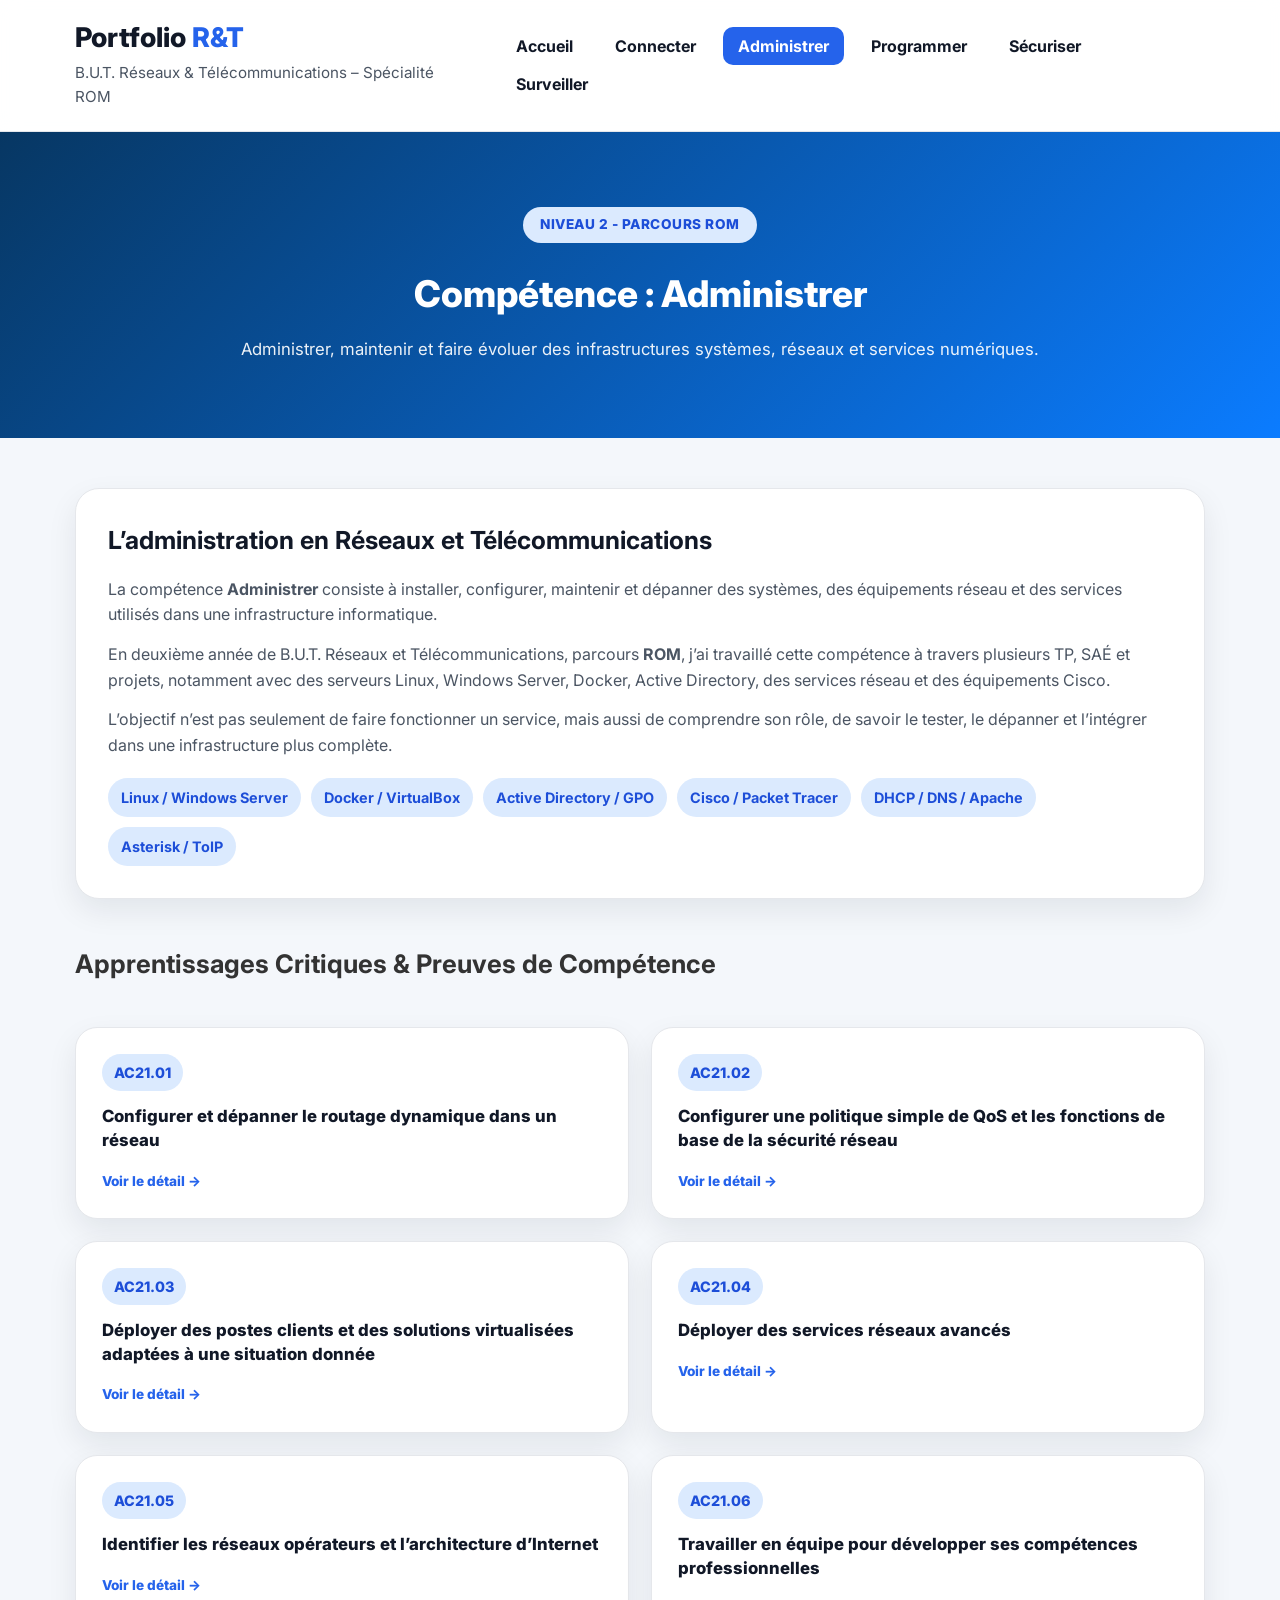
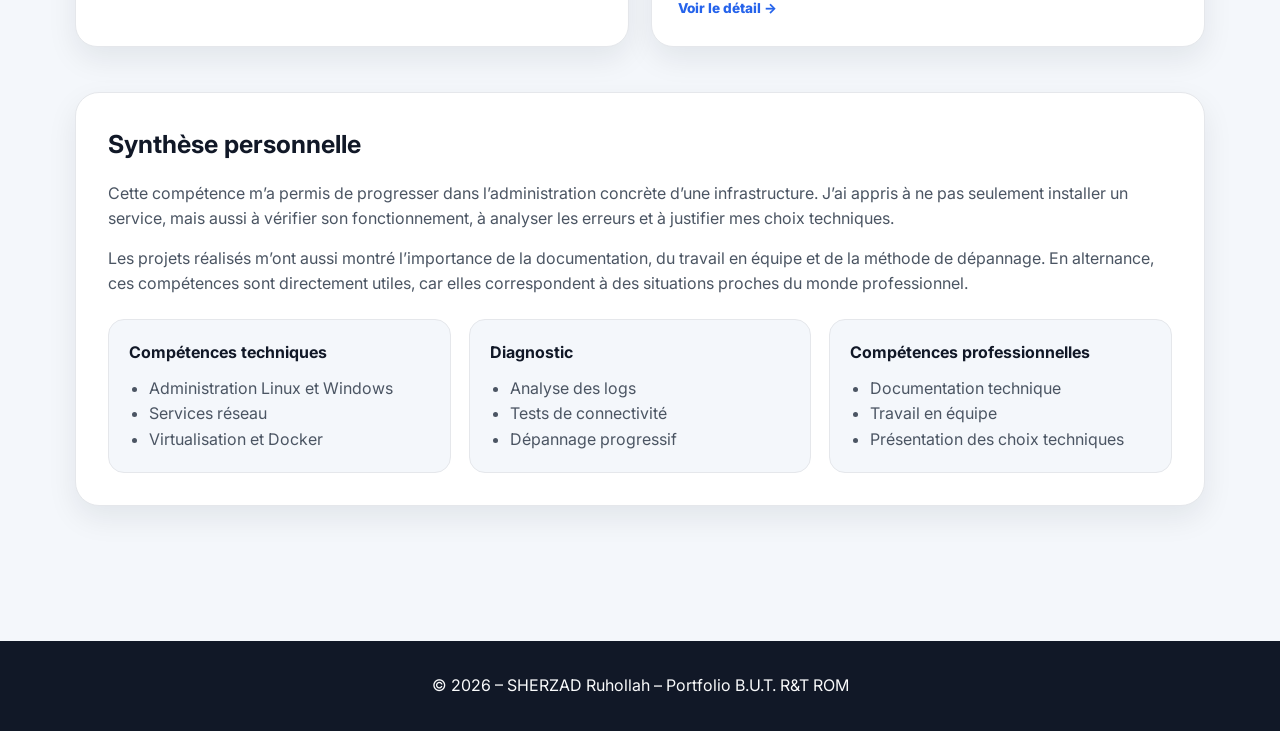
==== administrer.html @ 690c82de "Initial portfolio version" ====
<!DOCTYPE html>
<html lang="fr">
<head>
    <meta charset="UTF-8">
    <meta name="viewport" content="width=device-width, initial-scale=1.0">
    <title>Administrer | Portfolio R&T ROM</title>
    <link rel="stylesheet" href="style.css">
    <link href="https://fonts.googleapis.com/css2?family=Inter:wght@400;500;600;700;800&display=swap" rel="stylesheet">
</head>

<body class="page-admin">

<header class="main-header">
    <div class="header-container">
        <div class="header-left">
            <h1>Portfolio <span class="highlight">R&T</span></h1>
            <p>B.U.T. Réseaux & Télécommunications – Spécialité ROM</p>
        </div>

        <nav class="header-right">
            <ul>
                <li><a href="index.html" class="nav-link">Accueil</a></li>
                <li><a href="connecter.html" class="nav-link">Connecter</a></li>
                <li><a href="administrer.html" class="nav-link active">Administrer</a></li>
                <li><a href="programmer.html" class="nav-link">Programmer</a></li>
                <li><a href="securiser.html" class="nav-link">Sécuriser</a></li>
                <li><a href="surveiller.html" class="nav-link">Surveiller</a></li>
            </ul>
        </nav>
    </div>
</header>

<section class="topic-banner admin-theme">
    <div class="topic-banner-content">
        <div class="badge">Niveau 2 - Parcours ROM</div>
        <h2>Compétence : Administrer</h2>
        <p>Administrer, maintenir et faire évoluer des infrastructures systèmes, réseaux et services numériques.</p>
    </div>
</section>

<main class="topic-container">

    <article class="topic-card">
        <div class="card-header">
            <h3>L’administration en Réseaux et Télécommunications</h3>
        </div>

        <div class="card-body">
            <p>
                La compétence <strong>Administrer</strong> consiste à installer, configurer, maintenir et dépanner
                des systèmes, des équipements réseau et des services utilisés dans une infrastructure informatique.
            </p>

            <p>
                En deuxième année de B.U.T. Réseaux et Télécommunications, parcours <strong>ROM</strong>,
                j’ai travaillé cette compétence à travers plusieurs TP, SAÉ et projets, notamment avec des serveurs
                Linux, Windows Server, Docker, Active Directory, des services réseau et des équipements Cisco.
            </p>

            <p>
                L’objectif n’est pas seulement de faire fonctionner un service, mais aussi de comprendre son rôle,
                de savoir le tester, le dépanner et l’intégrer dans une infrastructure plus complète.
            </p>

            <div class="skills-tags">
                <span class="tag">Linux / Windows Server</span>
                <span class="tag">Docker / VirtualBox</span>
                <span class="tag">Active Directory / GPO</span>
                <span class="tag">Cisco / Packet Tracer</span>
                <span class="tag">DHCP / DNS / Apache</span>
                <span class="tag">Asterisk / ToIP</span>
            </div>
        </div>
    </article>

    <section class="ac-interactive-grid">
        <h3 style="margin-bottom: 20px; color: #333;">
            Apprentissages Critiques & Preuves de Compétence
        </h3>

        <details class="ac-item">
            <summary>
                <div>
                    <span class="ac-code">AC21.01</span>
                    <span class="ac-title">Configurer et dépanner le routage dynamique dans un réseau</span>
                </div>
                <span class="click-hint">cliquer pour voir la preuve</span>
            </summary>

            <div class="ac-content">
                <p>
                    <strong>Réalisation :</strong> Dans les TP de réseaux et dans la SAE Pépinière,
                    j’ai configuré des équipements Cisco afin de mettre en place une architecture réseau
                    avec VLAN, routage inter-VLAN et routage dynamique, notamment avec OSPF.
                </p>

                <p>
                    <strong>Méthodologie :</strong> J’ai commencé par créer la topologie réseau,
                    attribuer les adresses IP, configurer les interfaces, les VLAN, les trunks,
                    puis activer le routage dynamique. Ensuite, j’ai vérifié les tables de routage
                    et la connectivité entre les différents réseaux.
                </p>

                <p>
                    <strong>Outils utilisés :</strong> Cisco Packet Tracer, commandes Cisco IOS,
                    machines virtuelles, tests ping et traceroute.
                </p>

                <p>
                    <strong>Difficultés rencontrées :</strong> J’ai rencontré des erreurs de configuration OSPF,
                    notamment des problèmes de réseaux mal déclarés ou d’interfaces qui ne communiquaient pas
                    correctement.
                </p>

                <p>
                    <strong>Ce que j’ai appris :</strong> J’ai compris l’importance d’une configuration précise
                    du routage dynamique et de la vérification progressive avec des commandes comme
                    <strong>show ip route</strong> et <strong>show ip ospf neighbor</strong>.
                </p>

                <p>
                    <strong>Ce que je ferais autrement :</strong> Je préparerais davantage mon plan d’adressage
                    et ma topologie avant de commencer la configuration pour limiter les erreurs.
                </p>

                <p>
                    <strong>Preuve :</strong> Maquettes Packet Tracer fonctionnelles avec communication entre plusieurs réseaux.
                </p>
            </div>
        </details>

        <details class="ac-item">
            <summary>
                <div>
                    <span class="ac-code">AC21.02</span>
                    <span class="ac-title">Configurer une politique simple de QoS et les fonctions de base de la sécurité réseau</span>
                </div>
                <span class="click-hint">cliquer pour voir la preuve</span>
            </summary>

            <div class="ac-content">
                <p>
                    <strong>Réalisation :</strong> Dans la SAE Pépinière et les TP réseau,
                    j’ai travaillé sur la sécurisation de l’infrastructure avec des VLAN, des ACL,
                    du SSH, du Port Security et des règles de filtrage entre les réseaux.
                </p>

                <p>
                    <strong>Méthodologie :</strong> J’ai séparé les réseaux selon les usages,
                    puis j’ai appliqué des règles pour limiter les accès non autorisés.
                    J’ai également configuré l’accès distant sécurisé avec SSH au lieu de Telnet.
                </p>

                <p>
                    <strong>Outils utilisés :</strong> Cisco IOS, Packet Tracer, Wireshark,
                    SSH, ACL et Port Security.
                </p>

                <p>
                    <strong>Difficultés rencontrées :</strong> Les ACL peuvent facilement bloquer trop de trafic
                    si elles sont mal placées ou mal ordonnées. J’ai donc dû tester chaque règle progressivement.
                </p>

                <p>
                    <strong>Ce que j’ai appris :</strong> J’ai appris qu’une bonne sécurité réseau repose
                    sur la segmentation, le contrôle des accès et la vérification du trafic autorisé ou bloqué.
                </p>

                <p>
                    <strong>Ce que je ferais autrement :</strong> Je documenterais plus précisément chaque règle ACL
                    pour faciliter la maintenance et le dépannage.
                </p>

                <p>
                    <strong>Preuve :</strong> Mise en place de règles ACL, sécurisation des ports
                    et accès distant en SSH.
                </p>
            </div>
        </details>

        <details class="ac-item">
            <summary>
                <div>
                    <span class="ac-code">AC21.03</span>
                    <span class="ac-title">Déployer des postes clients et des solutions virtualisées adaptées à une situation donnée</span>
                </div>
                <span class="click-hint">cliquer pour voir la preuve</span>
            </summary>

            <div class="ac-content">
                <p>
                    <strong>Réalisation :</strong> J’ai utilisé plusieurs machines virtuelles sous Linux
                    et Windows Server pour créer des environnements de test. J’ai aussi utilisé Docker
                    pour déployer des services comme mon site Flask avec PostgreSQL.
                </p>

                <p>
                    <strong>Méthodologie :</strong> J’ai créé les machines virtuelles, configuré leur réseau,
                    installé les services nécessaires puis testé la communication entre les machines.
                    Avec Docker, j’ai utilisé un Dockerfile et docker-compose pour lancer plusieurs services ensemble.
                </p>

                <p>
                    <strong>Outils utilisés :</strong> VirtualBox, Docker, docker-compose,
                    Linux, Windows Server, PostgreSQL et Flask.
                </p>

                <p>
                    <strong>Difficultés rencontrées :</strong> J’ai eu des problèmes de réseau entre conteneurs
                    et machines virtuelles, notamment avec les ports, les interfaces et les noms de services Docker.
                </p>

                <p>
                    <strong>Ce que j’ai appris :</strong> J’ai compris la différence entre une machine virtuelle complète
                    et un conteneur Docker, ainsi que l’intérêt de la virtualisation pour tester une infrastructure
                    sans matériel physique.
                </p>

                <p>
                    <strong>Ce que je ferais autrement :</strong> Je créerais dès le départ un schéma clair
                    des machines, des adresses IP et des ports utilisés.
                </p>

                <p>
                    <strong>Preuve :</strong> Projet Flask/PostgreSQL conteneurisé avec Docker
                    et déploiement de plusieurs serveurs virtualisés.
                </p>
            </div>
        </details>

        <details class="ac-item">
            <summary>
                <div>
                    <span class="ac-code">AC21.04</span>
                    <span class="ac-title">Déployer des services réseaux avancés</span>
                </div>
                <span class="click-hint">cliquer pour voir la preuve</span>
            </summary>

            <div class="ac-content">
                <p>
                    <strong>Réalisation :</strong> Dans les TP et la SAE Pépinière,
                    j’ai déployé plusieurs services réseaux comme DHCP, DNS, Apache,
                    Active Directory, partage de fichiers, GPO et Asterisk pour la téléphonie IP.
                </p>

                <p>
                    <strong>Méthodologie :</strong> J’ai installé chaque service séparément,
                    puis je l’ai intégré dans l’infrastructure globale. Pour chaque service,
                    j’ai réalisé des tests afin de vérifier son bon fonctionnement.
                </p>

                <p>
                    <strong>Outils utilisés :</strong> Linux, Windows Server, Apache,
                    DNS, DHCP, Active Directory, Asterisk et Wireshark.
                </p>

                <p>
                    <strong>Difficultés rencontrées :</strong> Certains services ne fonctionnaient pas au départ
                    à cause d’erreurs dans les fichiers de configuration, de problèmes de droits
                    ou de mauvais paramètres réseau.
                </p>

                <p>
                    <strong>Ce que j’ai appris :</strong> J’ai appris à analyser les logs,
                    vérifier les services actifs et corriger les erreurs étape par étape.
                </p>

                <p>
                    <strong>Ce que je ferais autrement :</strong> Je testerais chaque service immédiatement
                    après son installation avant de passer au service suivant.
                </p>

                <p>
                    <strong>Preuve :</strong> Serveurs fonctionnels avec services réseau accessibles
                    depuis les clients de l’infrastructure.
                </p>
            </div>
        </details>

        <details class="ac-item">
            <summary>
                <div>
                    <span class="ac-code">AC21.05</span>
                    <span class="ac-title">Identifier les réseaux opérateurs et l’architecture d’Internet</span>
                </div>
                <span class="click-hint">cliquer pour voir la preuve</span>
            </summary>

            <div class="ac-content">
                <p>
                    <strong>Réalisation :</strong> Dans le parcours ROM, j’ai étudié les réseaux opérateurs,
                    l’architecture d’Internet, la téléphonie IP, les réseaux mobiles et les principes liés
                    aux infrastructures télécoms.
                </p>

                <p>
                    <strong>Méthodologie :</strong> J’ai travaillé sur des schémas d’architecture,
                    des études de réseaux, des TP de téléphonie et des projets liés aux infrastructures opérateurs.
                </p>

                <p>
                    <strong>Outils utilisés :</strong> Asterisk, Wireshark, Packet Tracer,
                    documents techniques, srsRAN et analyse de trafic.
                </p>

                <p>
                    <strong>Difficultés rencontrées :</strong> Les architectures opérateurs sont plus complexes
                    qu’un réseau local classique, car elles impliquent plusieurs couches, plusieurs technologies
                    et des contraintes de disponibilité.
                </p>

                <p>
                    <strong>Ce que j’ai appris :</strong> J’ai compris le rôle des opérateurs,
                    du routage, des services télécoms, de la téléphonie IP et des infrastructures nécessaires
                    pour connecter les utilisateurs à Internet.
                </p>

                <p>
                    <strong>Ce que je ferais autrement :</strong> Je représenterais davantage les architectures
                    sous forme de schémas pour mieux visualiser les rôles des différents équipements.
                </p>

                <p>
                    <strong>Preuve :</strong> Travaux sur la téléphonie IP, étude ROM,
                    analyse de trafic et projets liés aux réseaux opérateurs.
                </p>
            </div>
        </details>

        <details class="ac-item">
            <summary>
                <div>
                    <span class="ac-code">AC21.06</span>
                    <span class="ac-title">Travailler en équipe pour développer ses compétences professionnelles</span>
                </div>
                <span class="click-hint">cliquer pour voir la preuve</span>
            </summary>

            <div class="ac-content">
                <p>
                    <strong>Réalisation :</strong> Dans la SAE Pépinière, j’ai travaillé en groupe
                    sur une infrastructure complète. J’ai principalement contribué à la partie site web externe,
                    à certains éléments de téléphonie, ainsi qu’à la configuration réseau et système.
                </p>

                <p>
                    <strong>Méthodologie :</strong> Nous avons réparti les tâches entre les membres du groupe,
                    partagé les configurations, documenté notre travail et préparé une soutenance commune.
                </p>

                <p>
                    <strong>Outils utilisés :</strong> Documentation partagée, Docker,
                    Packet Tracer, machines virtuelles, rapports SAE et échanges en groupe.
                </p>

                <p>
                    <strong>Difficultés rencontrées :</strong> Le travail en équipe demande une bonne organisation.
                    Il fallait éviter les doublons, expliquer ses choix aux autres et intégrer les différentes parties
                    du projet ensemble.
                </p>

                <p>
                    <strong>Ce que j’ai appris :</strong> J’ai appris à mieux communiquer techniquement,
                    à documenter mon travail et à présenter mes réalisations de manière claire lors d’un projet collectif.
                </p>

                <p>
                    <strong>Ce que je ferais autrement :</strong> Je mettrais en place dès le début une meilleure répartition
                    des tâches et un suivi plus régulier de l’avancement de chaque partie.
                </p>

                <p>
                    <strong>Preuve :</strong> Participation à la SAE Pépinière, documentation technique,
                    site web externe, intégration avec l’infrastructure réseau.
                </p>
            </div>
        </details>

    </section>

    <article class="topic-card soft-card">
        <div class="card-header">
            <h3>Synthèse personnelle</h3>
        </div>

        <div class="card-body">
            <p>
                Cette compétence m’a permis de progresser dans l’administration concrète d’une infrastructure.
                J’ai appris à ne pas seulement installer un service, mais aussi à vérifier son fonctionnement,
                à analyser les erreurs et à justifier mes choix techniques.
            </p>

            <p>
                Les projets réalisés m’ont aussi montré l’importance de la documentation, du travail en équipe
                et de la méthode de dépannage. En alternance, ces compétences sont directement utiles,
                car elles correspondent à des situations proches du monde professionnel.
            </p>

            <div class="skills-grid">
                <div>
                    <strong>Compétences techniques</strong>
                    <ul>
                        <li>Administration Linux et Windows</li>
                        <li>Services réseau</li>
                        <li>Virtualisation et Docker</li>
                    </ul>
                </div>

                <div>
                    <strong>Diagnostic</strong>
                    <ul>
                        <li>Analyse des logs</li>
                        <li>Tests de connectivité</li>
                        <li>Dépannage progressif</li>
                    </ul>
                </div>

                <div>
                    <strong>Compétences professionnelles</strong>
                    <ul>
                        <li>Documentation technique</li>
                        <li>Travail en équipe</li>
                        <li>Présentation des choix techniques</li>
                    </ul>
                </div>
            </div>
        </div>
    </article>

</main>

<footer class="main-footer">
    <p>© 2026 – SHERZAD Ruhollah – Portfolio B.U.T. R&T ROM</p>
</footer>

</body>
</html>
---- style.css ----
/* --- 1. MODERN SETUP & VARIABLES --- */
:root {
    --primary: #2563eb;
    --primary-dark: #1d4ed8;
    --primary-light: #dbeafe;
    --accent: #e7f3ff;

    --surface: #ffffff;
    --background: #f4f7fb;
    --border: #e5e7eb;
    --text-main: #111827;
    --text-muted: #4b5563;
    --text-on-dark: #f9fafb;

    --shadow-sm: 0 2px 8px rgba(0, 0, 0, 0.05);
    --shadow-md: 0 12px 30px rgba(15, 23, 42, 0.08);
    --shadow-lg: 0 20px 45px rgba(15, 23, 42, 0.12);

    --transition: all 0.25s ease;
    --radius-lg: 24px;
    --radius-md: 16px;
    --radius-sm: 10px;
}

/* --- 2. RESET --- */
*, *::before, *::after {
    margin: 0;
    padding: 0;
    box-sizing: border-box;
}

html {
    scroll-behavior: smooth;
}

body {
    font-family: 'Inter', system-ui, -apple-system, sans-serif;
    background: var(--background);
    color: var(--text-main);
    line-height: 1.6;
    font-size: 16px;
    -webkit-font-smoothing: antialiased;
}

img {
    max-width: 100%;
    display: block;
}

/* --- 3. GLOBAL COMPONENTS --- */
.container,
.header-container,
.topic-container,
.topic-banner-content {
    max-width: 1200px;
    margin: 0 auto;
    padding-left: 35px;
    padding-right: 35px;
}

.highlight {
    color: var(--primary);
}

.badge {
    display: inline-flex;
    align-items: center;
    width: fit-content;
    background: var(--primary-light);
    color: var(--primary-dark);
    font-weight: 800;
    padding: 7px 17px;
    border-radius: 999px;
    font-size: 0.85rem;
    text-transform: uppercase;
    letter-spacing: 0.5px;
    margin-bottom: 1.4rem;
}

/* --- 4. HEADER --- */
.main-header {
    background: rgba(255, 255, 255, 0.92);
    backdrop-filter: blur(10px);
    border-bottom: 1px solid var(--border);
    position: sticky;
    top: 0;
    z-index: 1000;
}

.header-container {
    min-height: 100px;
    padding-top: 22px;
    padding-bottom: 22px;
    display: flex;
    justify-content: space-between;
    align-items: center;
    gap: 30px;
}

.header-left h1 {
    font-size: 1.7rem;
    font-weight: 800;
    line-height: 1.2;
}

.header-left p {
    color: var(--text-muted);
    font-size: 0.95rem;
    margin-top: 6px;
}

.header-right ul,
.nav-list {
    display: flex;
    align-items: center;
    gap: 12px;
    list-style: none;
    flex-wrap: wrap;
}

.header-right a,
.nav-link {
    text-decoration: none;
    color: var(--text-main);
    font-weight: 700;
    padding: 9px 15px;
    border-radius: var(--radius-sm);
    transition: var(--transition);
}

.header-right a:hover,
.header-right a.active,
.nav-link:hover,
.nav-link.active {
    background: var(--primary);
    color: white;
}

/* --- 5. HOME HERO --- */
.home-main {
    max-width: 1200px;
    margin: 0 auto;
    padding: 60px 35px;
}

.hero-section {
    display: grid;
    grid-template-columns: 1fr 1.2fr;
    gap: 60px;
    align-items: center;
    background: var(--surface);
    padding: 55px;
    border-radius: var(--radius-lg);
    box-shadow: var(--shadow-lg);
}

.hero-side-image {
    width: 100%;
    max-width: 360px;
    border-radius: var(--radius-lg);
    object-fit: cover;
    box-shadow: var(--shadow-lg);
}

.hero-right h2 {
    font-size: clamp(2.1rem, 4vw, 3.4rem);
    line-height: 1.1;
    margin-bottom: 24px;
    font-weight: 800;
}

.hero-description {
    color: var(--text-muted);
    font-size: 1.05rem;
    margin-bottom: 15px;
}

.hero-cta-box {
    margin-top: 30px;
    padding: 24px;
    background: var(--background);
    border: 1px solid var(--border);
    border-radius: var(--radius-md);
}

.hero-cta-box p {
    font-weight: 700;
    margin-bottom: 15px;
}

.cta-buttons {
    display: flex;
    flex-wrap: wrap;
    gap: 12px;
}

.btn-mini {
    text-decoration: none;
    background: var(--primary);
    color: white;
    padding: 10px 16px;
    border-radius: var(--radius-sm);
    font-weight: 700;
    transition: var(--transition);
}

.btn-mini:hover {
    background: var(--primary-dark);
    transform: translateY(-2px);
}

/* --- 6. TOPIC / COMPETENCE PAGES --- */
.topic-banner {
    background: linear-gradient(135deg, #073763, #0b7cff);
    color: white;
}

.topic-banner-content {
    padding-top: 75px;
    padding-bottom: 75px;
    text-align: center;
}

.topic-banner h2 {
    font-size: 2.3rem;
    font-weight: 800;
    margin-bottom: 12px;
}

.topic-banner p {
    font-size: 1.05rem;
    max-width: 850px;
    margin: 0 auto;
    color: rgba(255, 255, 255, 0.92);
}

.topic-container {
    padding-top: 50px;
    padding-bottom: 50px;
}

.topic-card {
    background: var(--surface);
    border: 1px solid var(--border);
    border-radius: var(--radius-lg);
    box-shadow: var(--shadow-md);
    padding: 32px;
    margin-bottom: 35px;
}

.card-header h3 {
    font-size: 1.55rem;
    margin-bottom: 16px;
}

.card-body p {
    color: var(--text-muted);
    margin-bottom: 14px;
}

.skills-tags {
    display: flex;
    flex-wrap: wrap;
    gap: 10px;
    margin-top: 20px;
}

.tag {
    background: var(--primary-light);
    color: var(--primary-dark);
    padding: 8px 13px;
    border-radius: 999px;
    font-size: 0.9rem;
    font-weight: 700;
}

/* --- 7. AC CARDS GRID --- */
.ac-interactive-grid {
    margin-top: 45px;
    display: grid;
    grid-template-columns: repeat(2, minmax(0, 1fr));
    gap: 22px;
}

.ac-interactive-grid > h3 {
    grid-column: 1 / -1;
    font-size: 1.6rem;
    margin-bottom: 5px;
}

.ac-item {
    background: var(--surface);
    border: 1px solid var(--border);
    border-radius: 22px;
    box-shadow: var(--shadow-md);
    overflow: hidden;
    transition: var(--transition);
}

.ac-item:hover {
    transform: translateY(-4px);
    box-shadow: var(--shadow-lg);
    border-color: var(--primary);
}

.ac-item summary {
    list-style: none;
    cursor: pointer;
    padding: 26px;
    min-height: 155px;
    display: flex;
    flex-direction: column;
    justify-content: space-between;
}

.ac-item summary::-webkit-details-marker {
    display: none;
}

.ac-item summary::after {
    content: "Voir le détail →";
    color: var(--primary);
    font-size: 0.85rem;
    font-weight: 800;
    margin-top: 18px;
}

.ac-item[open] summary::after {
    content: "Réduire ↑";
}

.ac-code {
    display: inline-block;
    background: var(--primary-light);
    color: var(--primary-dark);
    font-weight: 800;
    font-size: 0.9rem;
    padding: 7px 12px;
    border-radius: 999px;
    margin-bottom: 14px;
}

.ac-title {
    display: block;
    font-size: 1.05rem;
    font-weight: 800;
    color: var(--text-main);
    line-height: 1.4;
}

.click-hint {
    display: none;
}

.ac-content {
    padding: 0 26px 28px;
    color: var(--text-muted);
    font-size: 0.96rem;
    line-height: 1.75;
}

.ac-content p {
    margin-bottom: 14px;
}

.ac-content strong {
    color: var(--text-main);
}

.ac-item[open] {
    grid-column: 1 / -1;
    border-color: var(--primary);
}

.ac-item[open] summary {
    min-height: auto;
    background: #f8fbff;
    border-bottom: 1px solid var(--border);
}

/* --- 8. SYNTHESIS / GRID --- */
.soft-card {
    margin-top: 45px;
}

.skills-grid {
    display: grid;
    grid-template-columns: repeat(3, 1fr);
    gap: 18px;
    margin-top: 22px;
}

.skills-grid div {
    background: var(--background);
    padding: 20px;
    border-radius: var(--radius-md);
    border: 1px solid var(--border);
}

.skills-grid strong {
    display: block;
    margin-bottom: 10px;
}

.skills-grid ul {
    padding-left: 20px;
    color: var(--text-muted);
}

/* --- 9. FOOTER --- */
.main-footer {
    background: var(--text-main);
    color: var(--text-on-dark);
    padding: 32px 20px;
    text-align: center;
    margin-top: 50px;
}

/* --- 10. RESPONSIVE --- */
@media (max-width: 968px) {
    .header-container {
        flex-direction: column;
        align-items: flex-start;
        min-height: auto;
    }

    .hero-section {
        grid-template-columns: 1fr;
        gap: 35px;
        padding: 35px;
    }

    .hero-left {
        order: 2;
    }

    .hero-right {
        order: 1;
    }

    .skills-grid {
        grid-template-columns: 1fr;
    }
}

@media (max-width: 800px) {
    .ac-interactive-grid {
        grid-template-columns: 1fr;
    }

    .ac-item[open] {
        grid-column: auto;
    }
}

@media (max-width: 600px) {
    .container,
    .header-container,
    .topic-container,
    .topic-banner-content,
    .home-main {
        padding-left: 20px;
        padding-right: 20px;
    }

    .topic-banner-content {
        padding-top: 55px;
        padding-bottom: 55px;
    }

    .topic-banner h2 {
        font-size: 1.9rem;
    }

    .topic-card {
        padding: 24px;
    }

    .hero-right h2 {
        font-size: 2rem;
    }
}
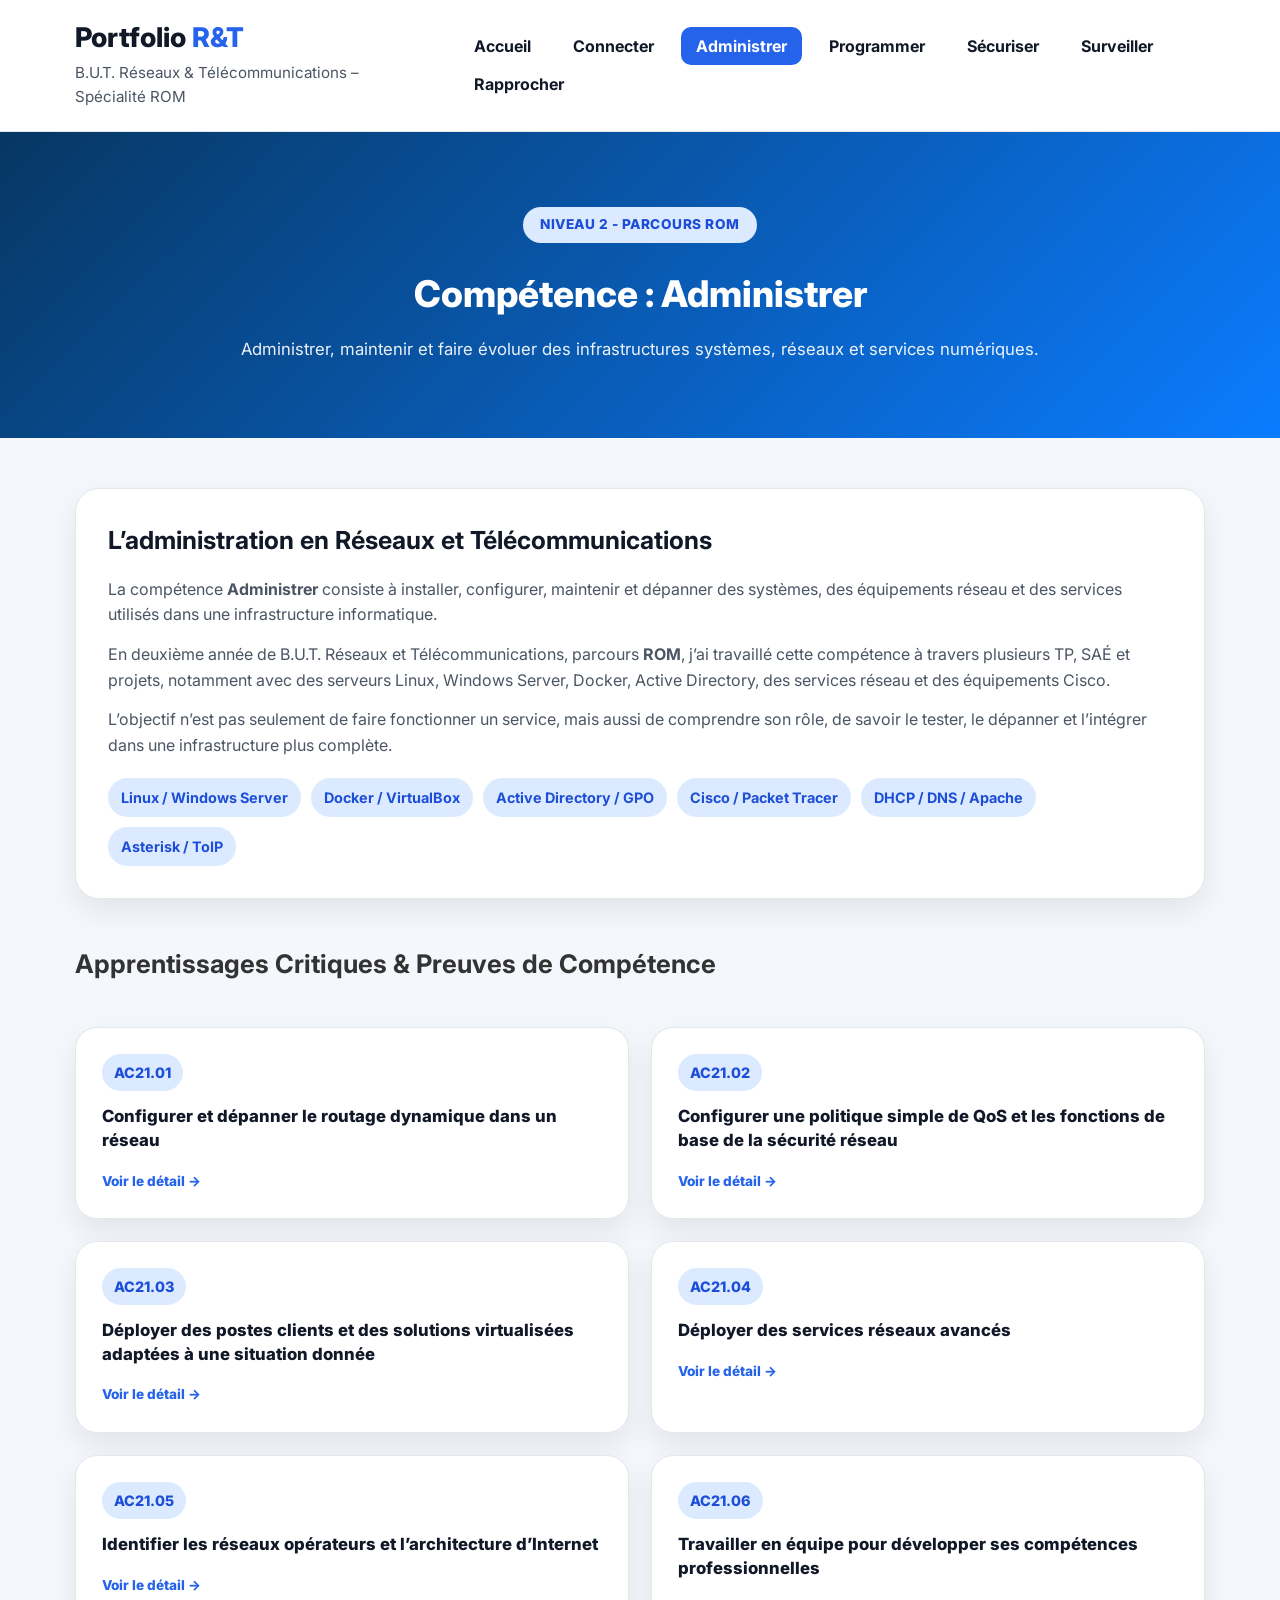
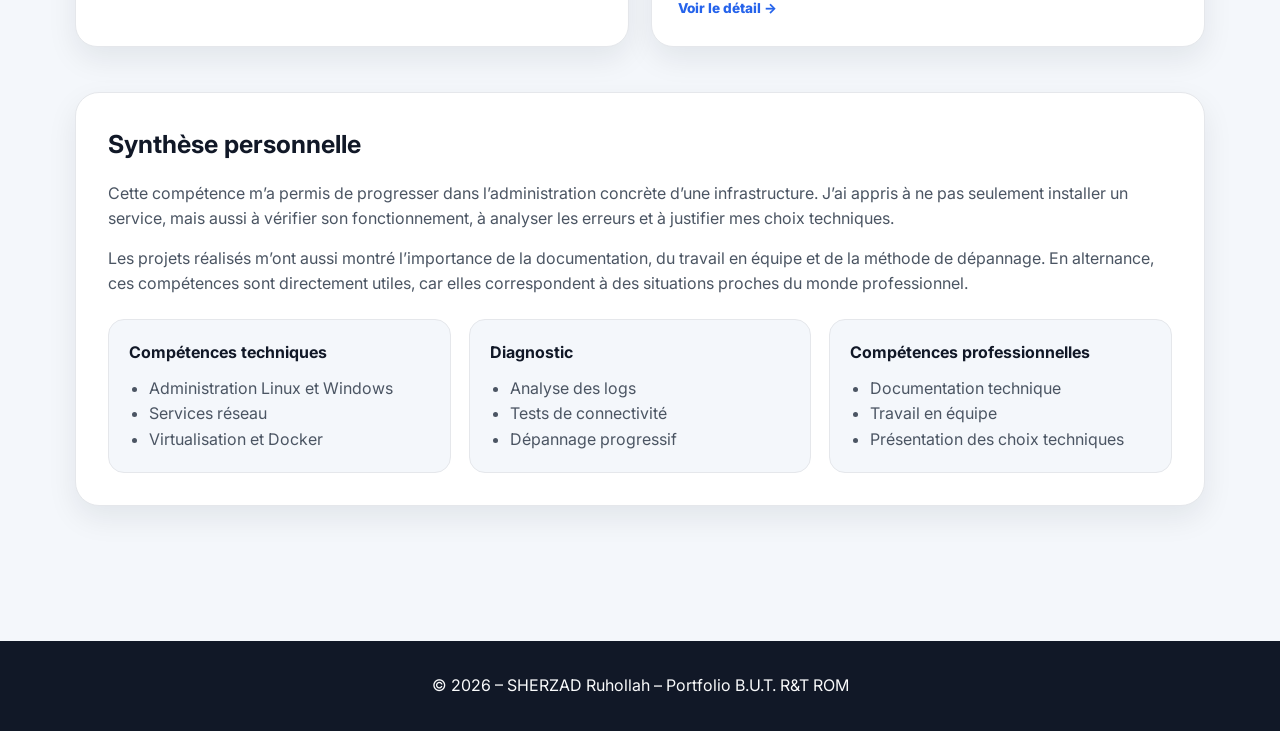
==== commit 5bb771c5: "Add Rapprocher competence and complete portfolio evidence" ====
--- a/administrer.html
+++ b/administrer.html
@@ -25,6 +25,8 @@
                 <li><a href="programmer.html" class="nav-link">Programmer</a></li>
                 <li><a href="securiser.html" class="nav-link">Sécuriser</a></li>
                 <li><a href="surveiller.html" class="nav-link">Surveiller</a></li>
+                <li><a href="rapprocher.html" class="nav-link">Rapprocher</a></li>
+
             </ul>
         </nav>
     </div>
@@ -78,6 +80,7 @@
             Apprentissages Critiques & Preuves de Compétence
         </h3>
 
+        <!-- AC21.01 MODIFIÉ ICI -->
         <details class="ac-item">
             <summary>
                 <div>
@@ -123,10 +126,32 @@
                     et ma topologie avant de commencer la configuration pour limiter les erreurs.
                 </p>
 
-                <p>
-                    <strong>Preuve :</strong> Maquettes Packet Tracer fonctionnelles avec communication entre plusieurs réseaux.
-                </p>
-            </div>
+            <p>
+                <strong>Preuve :</strong> Maquettes Packet Tracer fonctionnelles avec communication entre plusieurs réseaux.
+            </p>
+
+            <!-- SECTION LIEN PDF AJOUTÉE POUR AC21.01 -->
+            <div class="ac-download-section" style="margin-top: 20px; padding-top: 15px; border-top: 1px dashed #ddd;">
+                <strong style="display: block; margin-bottom: 8px; color: #0066cc;">Documents associés :</strong>
+
+                <a href="document/rapport_pepiniere.pdf" target="_blank"
+                style="display: inline-flex; align-items: center; text-decoration: none; color: #333; background: #f5f5f5; padding: 8px 12px; border-radius: 4px; font-weight: 500; border: 1px solid #e0e0e0; transition: background 0.2s; margin-right: 10px; margin-bottom: 8px;">
+                    <span style="margin-right: 8px;">📄</span>
+                    Compte rendu SAE Pépinière
+                </a>
+
+                <a href="document/TP1-R301.pdf" target="_blank"
+                style="display: inline-flex; align-items: center; text-decoration: none; color: #333; background: #f5f5f5; padding: 8px 12px; border-radius: 4px; font-weight: 500; border: 1px solid #e0e0e0; transition: background 0.2s; margin-right: 10px; margin-bottom: 8px;">
+                    <span style="margin-right: 8px;">📄</span>
+                    TP1 R3.01 - Réseaux de Campus
+                </a>
+
+                <a href="document/TP2-R301.pdf" target="_blank"
+                style="display: inline-flex; align-items: center; text-decoration: none; color: #333; background: #f5f5f5; padding: 8px 12px; border-radius: 4px; font-weight: 500; border: 1px solid #e0e0e0; transition: background 0.2s;">
+                    <span style="margin-right: 8px;">📄</span>
+                    TP2 R3.01 - Routage dynamique
+                </a>
+            
         </details>
 
         <details class="ac-item">
@@ -171,10 +196,33 @@
                     pour faciliter la maintenance et le dépannage.
                 </p>
 
-                <p>
-                    <strong>Preuve :</strong> Mise en place de règles ACL, sécurisation des ports
-                    et accès distant en SSH.
-                </p>
+<p>
+    <strong>Preuve :</strong> Mise en place de règles ACL, sécurisation des ports,
+    accès distant en SSH et gestion des accès utilisateurs.
+</p>
+
+                <!-- SECTION LIEN PDF AJOUTÉE POUR AC21.02 -->
+                <div class="ac-download-section" style="margin-top: 20px; padding-top: 15px; border-top: 1px dashed #ddd;">
+                    <strong style="display: block; margin-bottom: 8px; color: #0066cc;">Documents associés :</strong>
+
+                    <a href="document/rapport_pepiniere.pdf" target="_blank"
+                    style="display: inline-flex; align-items: center; text-decoration: none; color: #333; background: #f5f5f5; padding: 8px 12px; border-radius: 4px; font-weight: 500; border: 1px solid #e0e0e0; transition: background 0.2s; margin-right: 10px; margin-bottom: 8px;">
+                        <span style="margin-right: 8px;">📄</span>
+                        Compte rendu SAE Pépinière
+                    </a>
+
+                    <a href="document/TP%20-%20Serveur%20OpenLDAP-304.pdf" target="_blank"
+                    style="display: inline-flex; align-items: center; text-decoration: none; color: #333; background: #f5f5f5; padding: 8px 12px; border-radius: 4px; font-weight: 500; border: 1px solid #e0e0e0; transition: background 0.2s; margin-right: 10px; margin-bottom: 8px;">
+                        <span style="margin-right: 8px;">📄</span>
+                        TP Serveur OpenLDAP R3.04
+                    </a>
+
+                    <a href="document/Clients%20d'un%20serveur%20OpenLDAP%20-R304.pdf" target="_blank"
+                    style="display: inline-flex; align-items: center; text-decoration: none; color: #333; background: #f5f5f5; padding: 8px 12px; border-radius: 4px; font-weight: 500; border: 1px solid #e0e0e0; transition: background 0.2s;">
+                        <span style="margin-right: 8px;">📄</span>
+                        Clients OpenLDAP R3.04
+                    </a>
+                </div>
             </div>
         </details>
 
@@ -221,10 +269,38 @@
                     des machines, des adresses IP et des ports utilisés.
                 </p>
 
-                <p>
-                    <strong>Preuve :</strong> Projet Flask/PostgreSQL conteneurisé avec Docker
-                    et déploiement de plusieurs serveurs virtualisés.
-                </p>
+            <p>
+                <strong>Preuve :</strong> Déploiement de postes clients, de serveurs et de solutions virtualisées adaptées aux besoins des projets.
+            </p>
+
+            <!-- SECTION LIEN PDF AJOUTÉE POUR AC21.03 -->
+            <div class="ac-download-section" style="margin-top: 20px; padding-top: 15px; border-top: 1px dashed #ddd;">
+                <strong style="display: block; margin-bottom: 8px; color: #0066cc;">Documents associés :</strong>
+
+                <a href="document/rapport_pepiniere.pdf" target="_blank"
+                style="display: inline-flex; align-items: center; text-decoration: none; color: #333; background: #f5f5f5; padding: 8px 12px; border-radius: 4px; font-weight: 500; border: 1px solid #e0e0e0; transition: background 0.2s; margin-right: 10px; margin-bottom: 8px;">
+                    <span style="margin-right: 8px;">📄</span>
+                    Compte rendu SAE Pépinière
+                </a>
+
+                <a href="document/TP%20-%20Serveur%20OpenLDAP-304.pdf" target="_blank"
+                style="display: inline-flex; align-items: center; text-decoration: none; color: #333; background: #f5f5f5; padding: 8px 12px; border-radius: 4px; font-weight: 500; border: 1px solid #e0e0e0; transition: background 0.2s; margin-right: 10px; margin-bottom: 8px;">
+                    <span style="margin-right: 8px;">📄</span>
+                    TP Serveur OpenLDAP R3.04
+                </a>
+
+                <a href="document/Clients%20d'un%20serveur%20OpenLDAP%20-R304.pdf" target="_blank"
+                style="display: inline-flex; align-items: center; text-decoration: none; color: #333; background: #f5f5f5; padding: 8px 12px; border-radius: 4px; font-weight: 500; border: 1px solid #e0e0e0; transition: background 0.2s; margin-right: 10px; margin-bottom: 8px;">
+                    <span style="margin-right: 8px;">📄</span>
+                    Clients OpenLDAP R3.04
+                </a>
+
+                <a href="document/TP1-303.pdf" target="_blank"
+                style="display: inline-flex; align-items: center; text-decoration: none; color: #333; background: #f5f5f5; padding: 8px 12px; border-radius: 4px; font-weight: 500; border: 1px solid #e0e0e0; transition: background 0.2s;">
+                    <span style="margin-right: 8px;">📄</span>
+                    TP1 R3.03 - Services réseaux avancés
+                </a>
+            </div>
             </div>
         </details>
 
@@ -272,10 +348,35 @@
                 </p>
 
                 <p>
-                    <strong>Preuve :</strong> Serveurs fonctionnels avec services réseau accessibles
-                    depuis les clients de l’infrastructure.
-                </p>
-            </div>
+                    <strong>Preuve :</strong> Déploiement et intégration de services réseaux avancés dans des environnements d'entreprise et opérateurs, notamment à travers la SAE4 ROM.01, la SAE Pépinière et les TP Réseaux Opérateurs.
+                </p>
+
+                <!-- SECTION LIEN PDF AJOUTÉE POUR AC21.04 -->
+                <div class="ac-download-section" style="margin-top: 20px; padding-top: 15px; border-top: 1px dashed #ddd;">
+                    <strong style="display: block; margin-bottom: 8px; color: #0066cc;">Documents associés :</strong>
+
+                    <a href="document/Saé4%20ROM.01%20_%20Déployer%20une%20infrastructure%20opérateur%20et%20ses%20services%20clients.pdf"
+                    target="_blank"
+                    style="display: inline-flex; align-items: center; text-decoration: none; color: #333; background: #f5f5f5; padding: 8px 12px; border-radius: 4px; font-weight: 500; border: 1px solid #e0e0e0; transition: background 0.2s; margin-right: 10px; margin-bottom: 8px;">
+                        <span style="margin-right: 8px;">📄</span>
+                        SAE4 ROM.01 – Infrastructure opérateur
+                    </a>
+
+                    <a href="document/rapport_pepiniere.pdf"
+                    target="_blank"
+                    style="display: inline-flex; align-items: center; text-decoration: none; color: #333; background: #f5f5f5; padding: 8px 12px; border-radius: 4px; font-weight: 500; border: 1px solid #e0e0e0; transition: background 0.2s; margin-right: 10px; margin-bottom: 8px;">
+                        <span style="margin-right: 8px;">📄</span>
+                        Compte rendu SAE Pépinière
+                    </a>
+
+                    <a href="document/TP2-R302.pdf"
+                    target="_blank"
+                    style="display: inline-flex; align-items: center; text-decoration: none; color: #333; background: #f5f5f5; padding: 8px 12px; border-radius: 4px; font-weight: 500; border: 1px solid #e0e0e0; transition: background 0.2s;">
+                        <span style="margin-right: 8px;">📄</span>
+                        TP R3.02 – Réseaux opérateurs (MPLS/BGP)
+                    </a>
+                </div>
+                            </div>
         </details>
 
         <details class="ac-item">
@@ -321,10 +422,34 @@
                     sous forme de schémas pour mieux visualiser les rôles des différents équipements.
                 </p>
 
-                <p>
-                    <strong>Preuve :</strong> Travaux sur la téléphonie IP, étude ROM,
-                    analyse de trafic et projets liés aux réseaux opérateurs.
-                </p>
+            <p>
+                <strong>Preuve :</strong> L’étude des réseaux opérateurs et de l’architecture d’Internet a été approfondie à travers les TP de R3.02, permettant de comprendre les mécanismes d’interconnexion, le fonctionnement des réseaux MPLS et BGP, ainsi que la SAE4 ROM.01 dédiée au déploiement d’une infrastructure opérateur et de ses services clients.
+            </p>
+
+            <!-- SECTION LIEN PDF AJOUTÉE POUR AC21.05 -->
+            <div class="ac-download-section" style="margin-top: 20px; padding-top: 15px; border-top: 1px dashed #ddd;">
+                <strong style="display: block; margin-bottom: 8px; color: #0066cc;">Documents associés :</strong>
+
+                <a href="document/TP1_R302.pdf"
+                target="_blank"
+                style="display: inline-flex; align-items: center; text-decoration: none; color: #333; background: #f5f5f5; padding: 8px 12px; border-radius: 4px; font-weight: 500; border: 1px solid #e0e0e0; transition: background 0.2s; margin-right: 10px; margin-bottom: 8px;">
+                    <span style="margin-right: 8px;">📄</span>
+                    TP1 R3.02 – Introduction aux réseaux opérateurs
+                </a>
+
+                <a href="document/TP2-R302.pdf"
+                target="_blank"
+                style="display: inline-flex; align-items: center; text-decoration: none; color: #333; background: #f5f5f5; padding: 8px 12px; border-radius: 4px; font-weight: 500; border: 1px solid #e0e0e0; transition: background 0.2s; margin-right: 10px; margin-bottom: 8px;">
+                    <span style="margin-right: 8px;">📄</span>
+                    TP2 R3.02 – MPLS, BGP et réseaux opérateurs
+                </a>
+
+                <a href="document/Saé4%20ROM.01%20_%20Déployer%20une%20infrastructure%20opérateur%20et%20ses%20services%20clients.pdf"
+                target="_blank"
+                style="display: inline-flex; align-items: center; text-decoration: none; color: #333; background: #f5f5f5; padding: 8px 12px; border-radius: 4px; font-weight: 500; border: 1px solid #e0e0e0; transition: background 0.2s;">
+                    <span style="margin-right: 8px;">📄</span>
+                    SAE4 ROM.01 – Infrastructure opérateur et services clients
+                </a>
             </div>
         </details>
 
